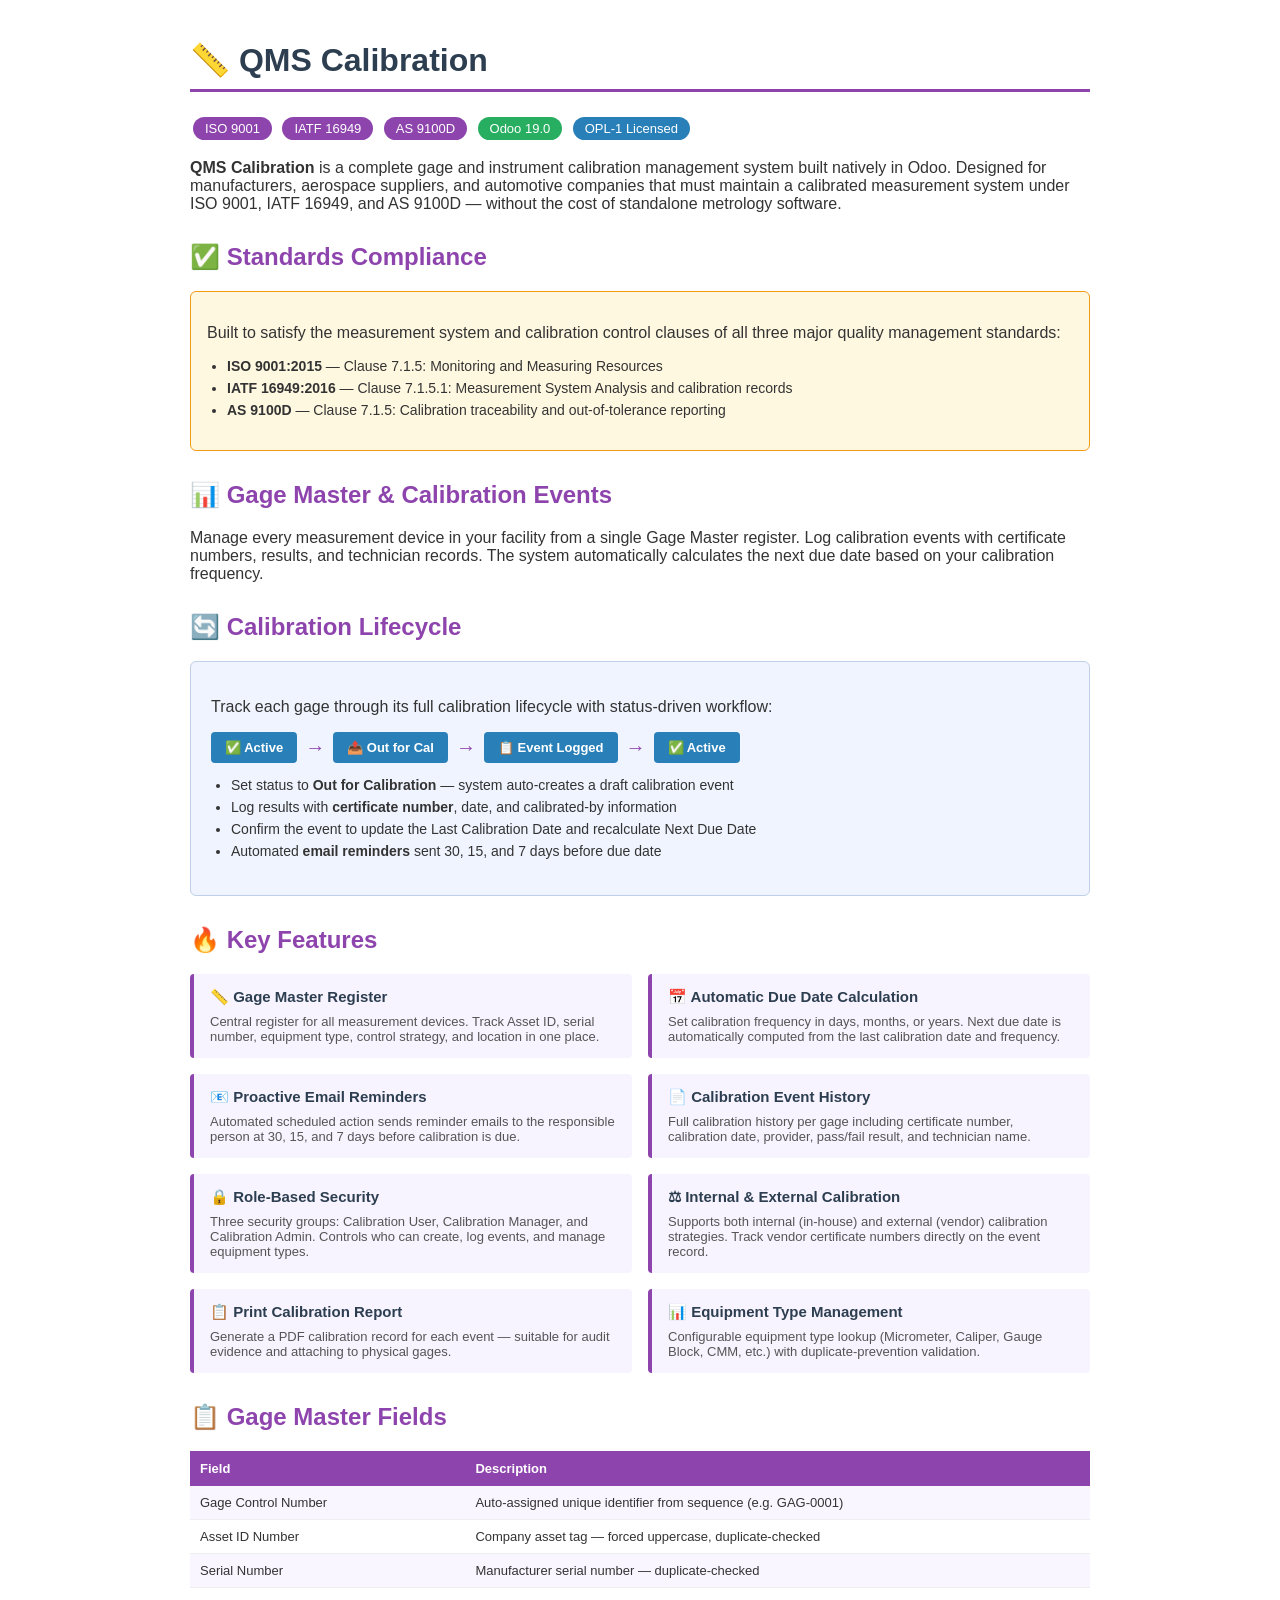
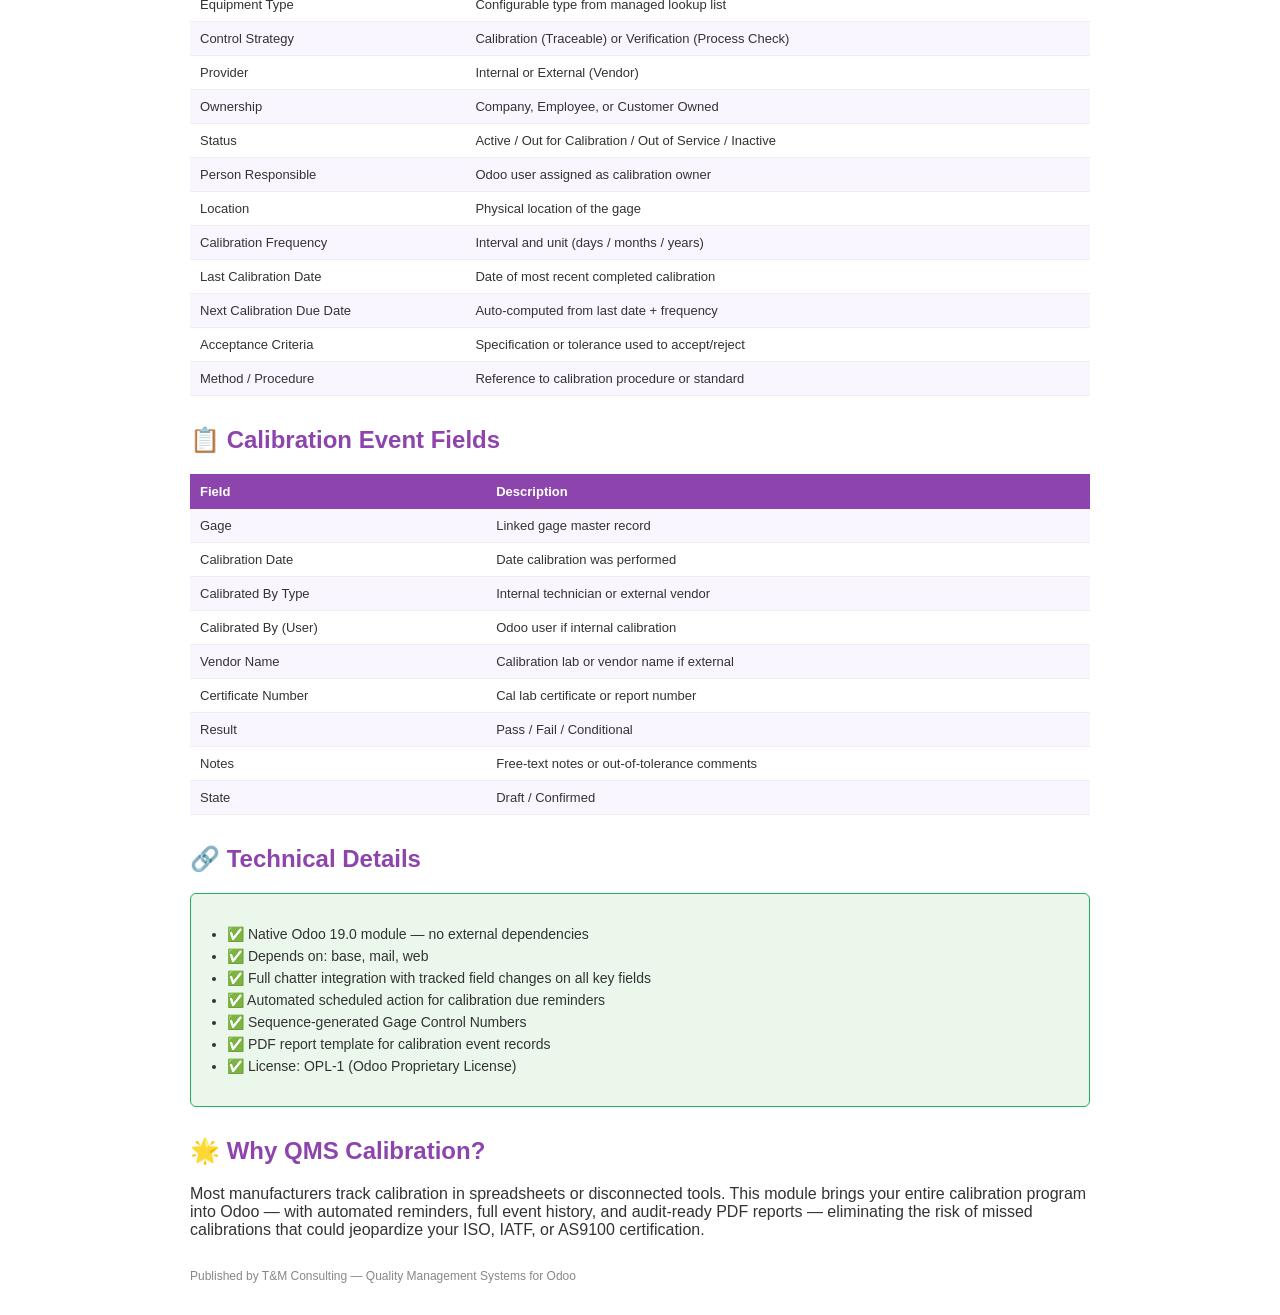
==== qms_calibration/static/description/index.html @ ec682401 "Add module description index.html for QMS Calibration app listing" ====
<!DOCTYPE html>
<html>
<head>
  <meta charset="utf-8"/>
  <style>
    body { font-family: Arial, sans-serif; color: #333; max-width: 900px; margin: 0 auto; padding: 20px; }
    h1 { color: #2c3e50; border-bottom: 3px solid #8e44ad; padding-bottom: 10px; }
    h2 { color: #8e44ad; margin-top: 30px; }
    .badge { display: inline-block; background: #8e44ad; color: white; padding: 4px 12px; border-radius: 20px; font-size: 13px; margin: 3px; }
    .badge.green { background: #27ae60; }
    .badge.blue { background: #2980b9; }
    .feature-grid { display: grid; grid-template-columns: 1fr 1fr; gap: 16px; margin: 20px 0; }
    .feature-box { background: #f8f4ff; border-left: 4px solid #8e44ad; padding: 14px 16px; border-radius: 4px; }
    .feature-box h3 { margin: 0 0 8px 0; color: #2c3e50; font-size: 15px; }
    .feature-box p { margin: 0; font-size: 13px; color: #555; }
    .workflow { background: #f0f4ff; border: 1px solid #c0cfe8; border-radius: 6px; padding: 20px; margin: 20px 0; }
    .workflow-steps { display: flex; align-items: center; flex-wrap: wrap; gap: 8px; margin-top: 12px; }
    .step { background: #2980b9; color: white; padding: 8px 14px; border-radius: 4px; font-size: 13px; font-weight: bold; }
    .arrow { color: #8e44ad; font-size: 20px; font-weight: bold; }
    .standards { background: #fff8e1; border: 1px solid #f39c12; border-radius: 6px; padding: 16px; margin: 20px 0; }
    table { width: 100%; border-collapse: collapse; margin: 16px 0; }
    th { background: #8e44ad; color: white; padding: 10px; text-align: left; font-size: 13px; }
    td { padding: 9px 10px; border-bottom: 1px solid #eee; font-size: 13px; }
    tr:nth-child(even) td { background: #faf6ff; }
    .highlight { background: #eaf7ea; border: 1px solid #27ae60; border-radius: 6px; padding: 16px; margin: 20px 0; }
    ul { padding-left: 20px; }
    ul li { margin: 6px 0; font-size: 14px; }
  </style>
</head>
<body>

<h1>&#128207; QMS Calibration</h1>
<p>
  <span class="badge">ISO 9001</span>
  <span class="badge">IATF 16949</span>
  <span class="badge">AS 9100D</span>
  <span class="badge green">Odoo 19.0</span>
  <span class="badge blue">OPL-1 Licensed</span>
</p>
<p><strong>QMS Calibration</strong> is a complete gage and instrument calibration management system built natively in Odoo. Designed for manufacturers, aerospace suppliers, and automotive companies that must maintain a calibrated measurement system under ISO 9001, IATF 16949, and AS 9100D — without the cost of standalone metrology software.</p>

<h2>&#9989; Standards Compliance</h2>
<div class="standards">
  <p>Built to satisfy the measurement system and calibration control clauses of all three major quality management standards:</p>
  <ul>
    <li><strong>ISO 9001:2015</strong> — Clause 7.1.5: Monitoring and Measuring Resources</li>
    <li><strong>IATF 16949:2016</strong> — Clause 7.1.5.1: Measurement System Analysis and calibration records</li>
    <li><strong>AS 9100D</strong> — Clause 7.1.5: Calibration traceability and out-of-tolerance reporting</li>
  </ul>
</div>

<h2>&#128202; Gage Master &amp; Calibration Events</h2>
<p>Manage every measurement device in your facility from a single Gage Master register. Log calibration events with certificate numbers, results, and technician records. The system automatically calculates the next due date based on your calibration frequency.</p>

<h2>&#128260; Calibration Lifecycle</h2>
<div class="workflow">
  <p>Track each gage through its full calibration lifecycle with status-driven workflow:</p>
  <div class="workflow-steps">
    <div class="step">&#9989; Active</div>
    <div class="arrow">&#8594;</div>
    <div class="step">&#128228; Out for Cal</div>
    <div class="arrow">&#8594;</div>
    <div class="step">&#128203; Event Logged</div>
    <div class="arrow">&#8594;</div>
    <div class="step">&#9989; Active</div>
  </div>
  <ul style="margin-top:14px;">
    <li>Set status to <strong>Out for Calibration</strong> — system auto-creates a draft calibration event</li>
    <li>Log results with <strong>certificate number</strong>, date, and calibrated-by information</li>
    <li>Confirm the event to update the Last Calibration Date and recalculate Next Due Date</li>
    <li>Automated <strong>email reminders</strong> sent 30, 15, and 7 days before due date</li>
  </ul>
</div>

<h2>&#128293; Key Features</h2>
<div class="feature-grid">
  <div class="feature-box">
    <h3>&#128207; Gage Master Register</h3>
    <p>Central register for all measurement devices. Track Asset ID, serial number, equipment type, control strategy, and location in one place.</p>
  </div>
  <div class="feature-box">
    <h3>&#128197; Automatic Due Date Calculation</h3>
    <p>Set calibration frequency in days, months, or years. Next due date is automatically computed from the last calibration date and frequency.</p>
  </div>
  <div class="feature-box">
    <h3>&#128231; Proactive Email Reminders</h3>
    <p>Automated scheduled action sends reminder emails to the responsible person at 30, 15, and 7 days before calibration is due.</p>
  </div>
  <div class="feature-box">
    <h3>&#128196; Calibration Event History</h3>
    <p>Full calibration history per gage including certificate number, calibration date, provider, pass/fail result, and technician name.</p>
  </div>
  <div class="feature-box">
    <h3>&#128274; Role-Based Security</h3>
    <p>Three security groups: Calibration User, Calibration Manager, and Calibration Admin. Controls who can create, log events, and manage equipment types.</p>
  </div>
  <div class="feature-box">
    <h3>&#9878; Internal &amp; External Calibration</h3>
    <p>Supports both internal (in-house) and external (vendor) calibration strategies. Track vendor certificate numbers directly on the event record.</p>
  </div>
  <div class="feature-box">
    <h3>&#128203; Print Calibration Report</h3>
    <p>Generate a PDF calibration record for each event — suitable for audit evidence and attaching to physical gages.</p>
  </div>
  <div class="feature-box">
    <h3>&#128202; Equipment Type Management</h3>
    <p>Configurable equipment type lookup (Micrometer, Caliper, Gauge Block, CMM, etc.) with duplicate-prevention validation.</p>
  </div>
</div>

<h2>&#128203; Gage Master Fields</h2>
<table>
  <tr><th>Field</th><th>Description</th></tr>
  <tr><td>Gage Control Number</td><td>Auto-assigned unique identifier from sequence (e.g. GAG-0001)</td></tr>
  <tr><td>Asset ID Number</td><td>Company asset tag — forced uppercase, duplicate-checked</td></tr>
  <tr><td>Serial Number</td><td>Manufacturer serial number — duplicate-checked</td></tr>
  <tr><td>Equipment Type</td><td>Configurable type from managed lookup list</td></tr>
  <tr><td>Control Strategy</td><td>Calibration (Traceable) or Verification (Process Check)</td></tr>
  <tr><td>Provider</td><td>Internal or External (Vendor)</td></tr>
  <tr><td>Ownership</td><td>Company, Employee, or Customer Owned</td></tr>
  <tr><td>Status</td><td>Active / Out for Calibration / Out of Service / Inactive</td></tr>
  <tr><td>Person Responsible</td><td>Odoo user assigned as calibration owner</td></tr>
  <tr><td>Location</td><td>Physical location of the gage</td></tr>
  <tr><td>Calibration Frequency</td><td>Interval and unit (days / months / years)</td></tr>
  <tr><td>Last Calibration Date</td><td>Date of most recent completed calibration</td></tr>
  <tr><td>Next Calibration Due Date</td><td>Auto-computed from last date + frequency</td></tr>
  <tr><td>Acceptance Criteria</td><td>Specification or tolerance used to accept/reject</td></tr>
  <tr><td>Method / Procedure</td><td>Reference to calibration procedure or standard</td></tr>
</table>

<h2>&#128203; Calibration Event Fields</h2>
<table>
  <tr><th>Field</th><th>Description</th></tr>
  <tr><td>Gage</td><td>Linked gage master record</td></tr>
  <tr><td>Calibration Date</td><td>Date calibration was performed</td></tr>
  <tr><td>Calibrated By Type</td><td>Internal technician or external vendor</td></tr>
  <tr><td>Calibrated By (User)</td><td>Odoo user if internal calibration</td></tr>
  <tr><td>Vendor Name</td><td>Calibration lab or vendor name if external</td></tr>
  <tr><td>Certificate Number</td><td>Cal lab certificate or report number</td></tr>
  <tr><td>Result</td><td>Pass / Fail / Conditional</td></tr>
  <tr><td>Notes</td><td>Free-text notes or out-of-tolerance comments</td></tr>
  <tr><td>State</td><td>Draft / Confirmed</td></tr>
</table>

<h2>&#128279; Technical Details</h2>
<div class="highlight">
  <ul>
    <li>&#9989; Native Odoo 19.0 module — no external dependencies</li>
    <li>&#9989; Depends on: base, mail, web</li>
    <li>&#9989; Full chatter integration with tracked field changes on all key fields</li>
    <li>&#9989; Automated scheduled action for calibration due reminders</li>
    <li>&#9989; Sequence-generated Gage Control Numbers</li>
    <li>&#9989; PDF report template for calibration event records</li>
    <li>&#9989; License: OPL-1 (Odoo Proprietary License)</li>
  </ul>
</div>

<h2>&#127775; Why QMS Calibration?</h2>
<p>Most manufacturers track calibration in spreadsheets or disconnected tools. This module brings your entire calibration program into Odoo — with automated reminders, full event history, and audit-ready PDF reports — eliminating the risk of missed calibrations that could jeopardize your ISO, IATF, or AS9100 certification.</p>

<p style="margin-top:30px; color:#888; font-size:12px;">Published by T&amp;M Consulting &mdash; Quality Management Systems for Odoo</p>
</body>
</html>
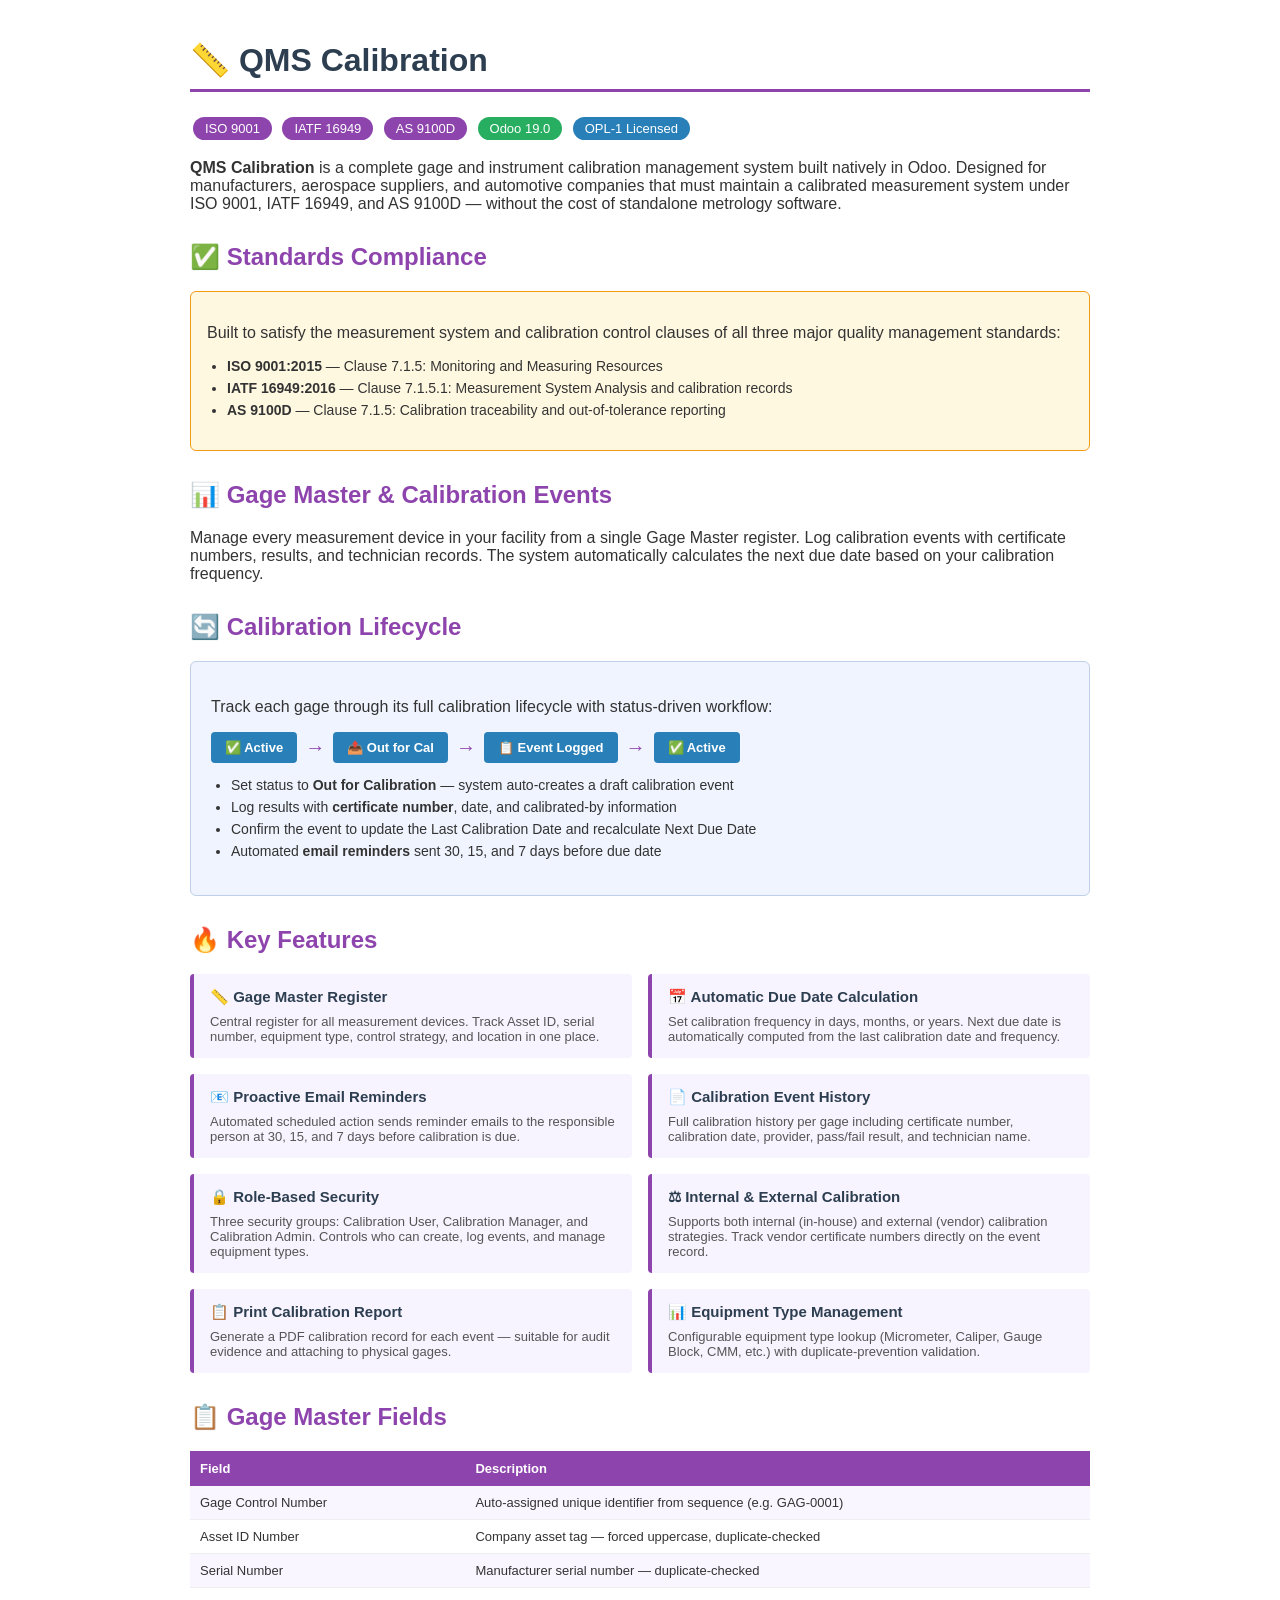
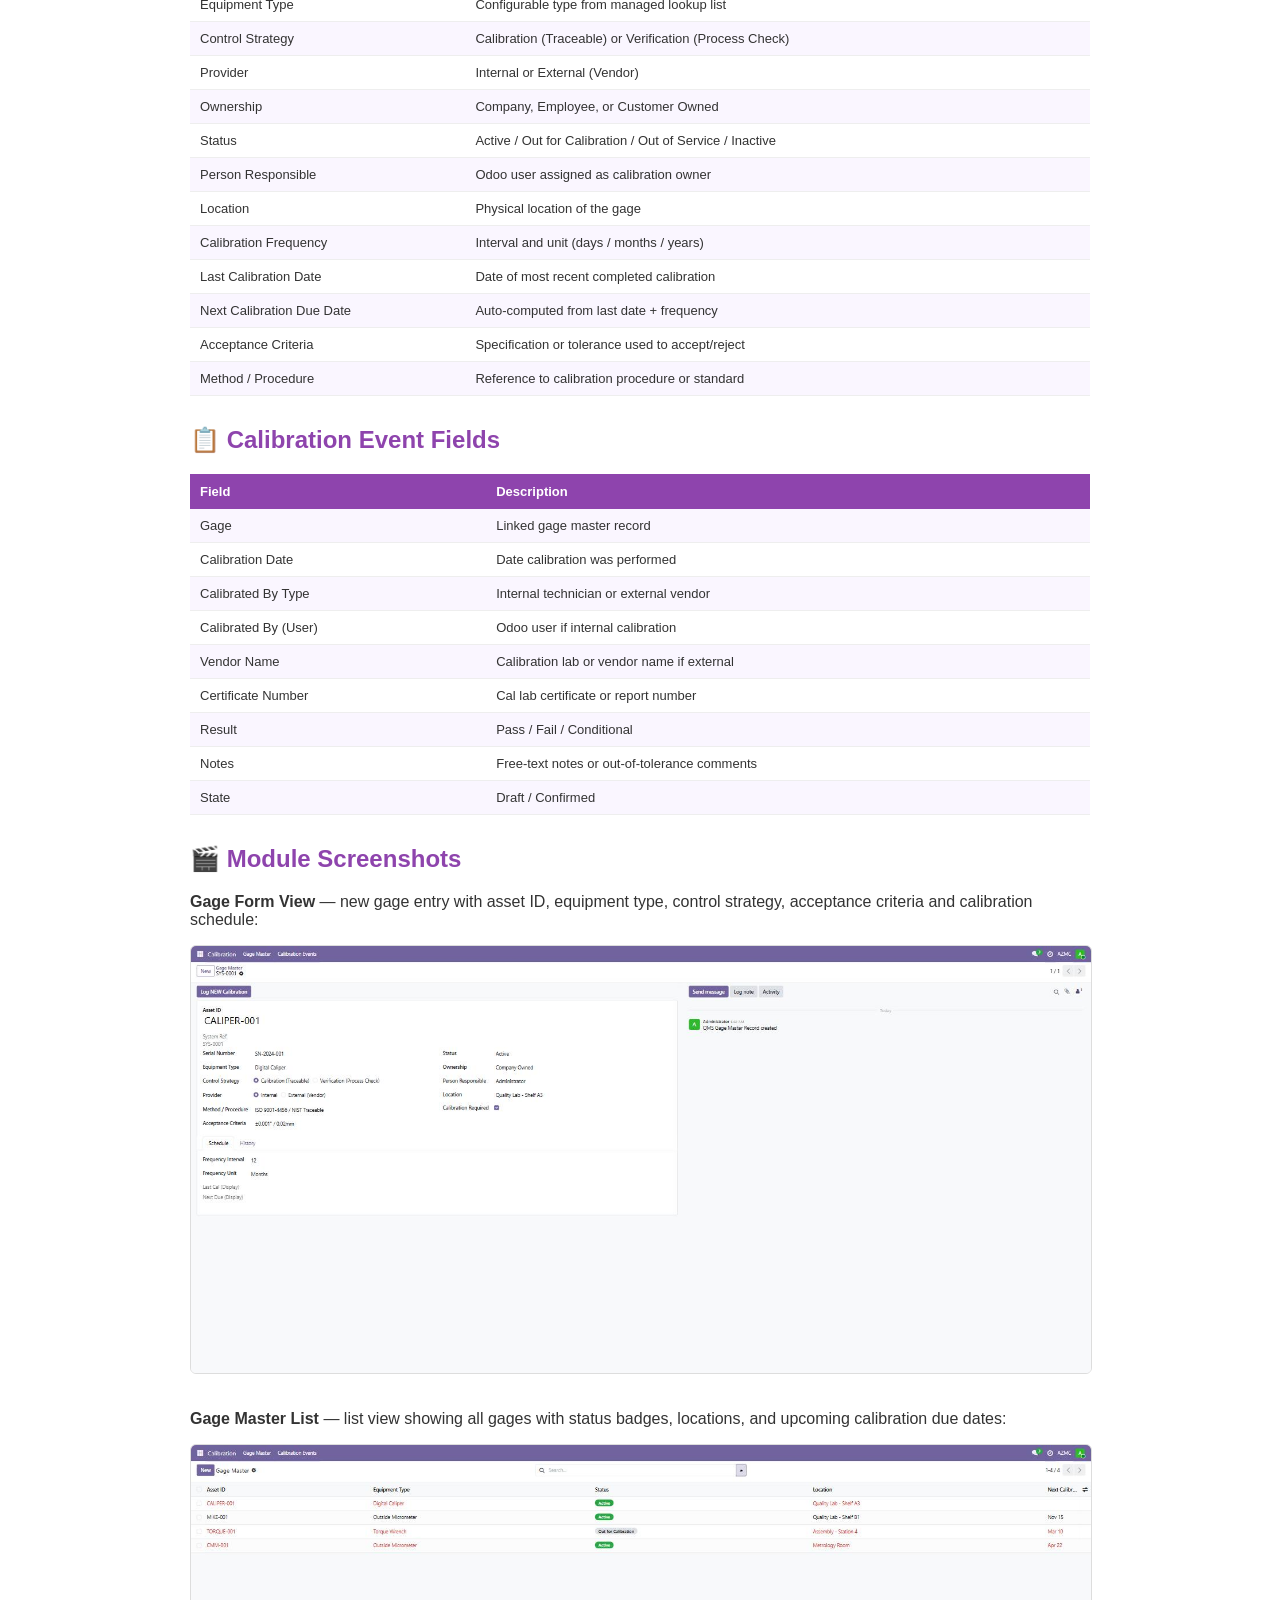
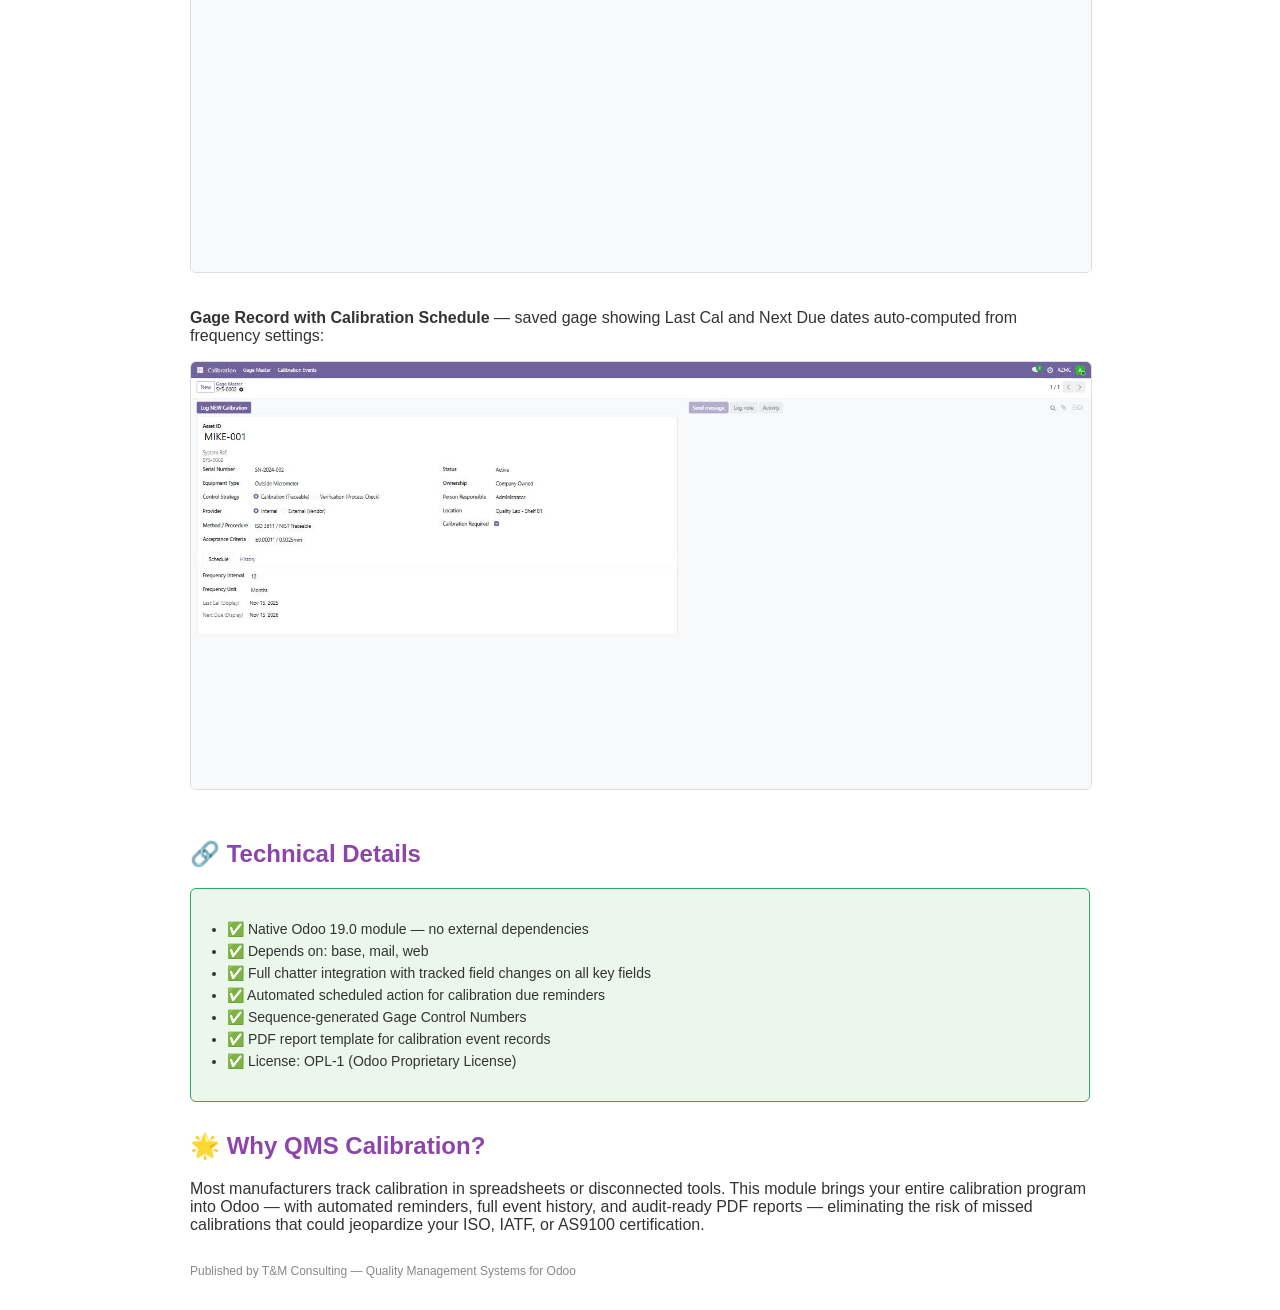
==== commit c56f3eea: "Add screenshot section to QMS Calibration index.html" ====
--- a/qms_calibration/static/description/index.html
+++ b/qms_calibration/static/description/index.html
@@ -142,6 +142,14 @@
   <tr><td>State</td><td>Draft / Confirmed</td></tr>
 </table>
 
+
+<h2>&#127916; Module Screenshots</h2>
+<p><strong>Gage Form View</strong> — new gage entry with asset ID, equipment type, control strategy, acceptance criteria and calibration schedule:</p>
+<img src="screenshot1.png" style="width:100%; border:1px solid #ddd; border-radius:6px; margin-bottom:16px;"/>
+<p><strong>Gage Master List</strong> — list view showing all gages with status badges, locations, and upcoming calibration due dates:</p>
+<img src="screenshot2.png" style="width:100%; border:1px solid #ddd; border-radius:6px; margin-bottom:16px;"/>
+<p><strong>Gage Record with Calibration Schedule</strong> — saved gage showing Last Cal and Next Due dates auto-computed from frequency settings:</p>
+<img src="screenshot3.png" style="width:100%; border:1px solid #ddd; border-radius:6px; margin-bottom:16px;"/>
 <h2>&#128279; Technical Details</h2>
 <div class="highlight">
   <ul>
